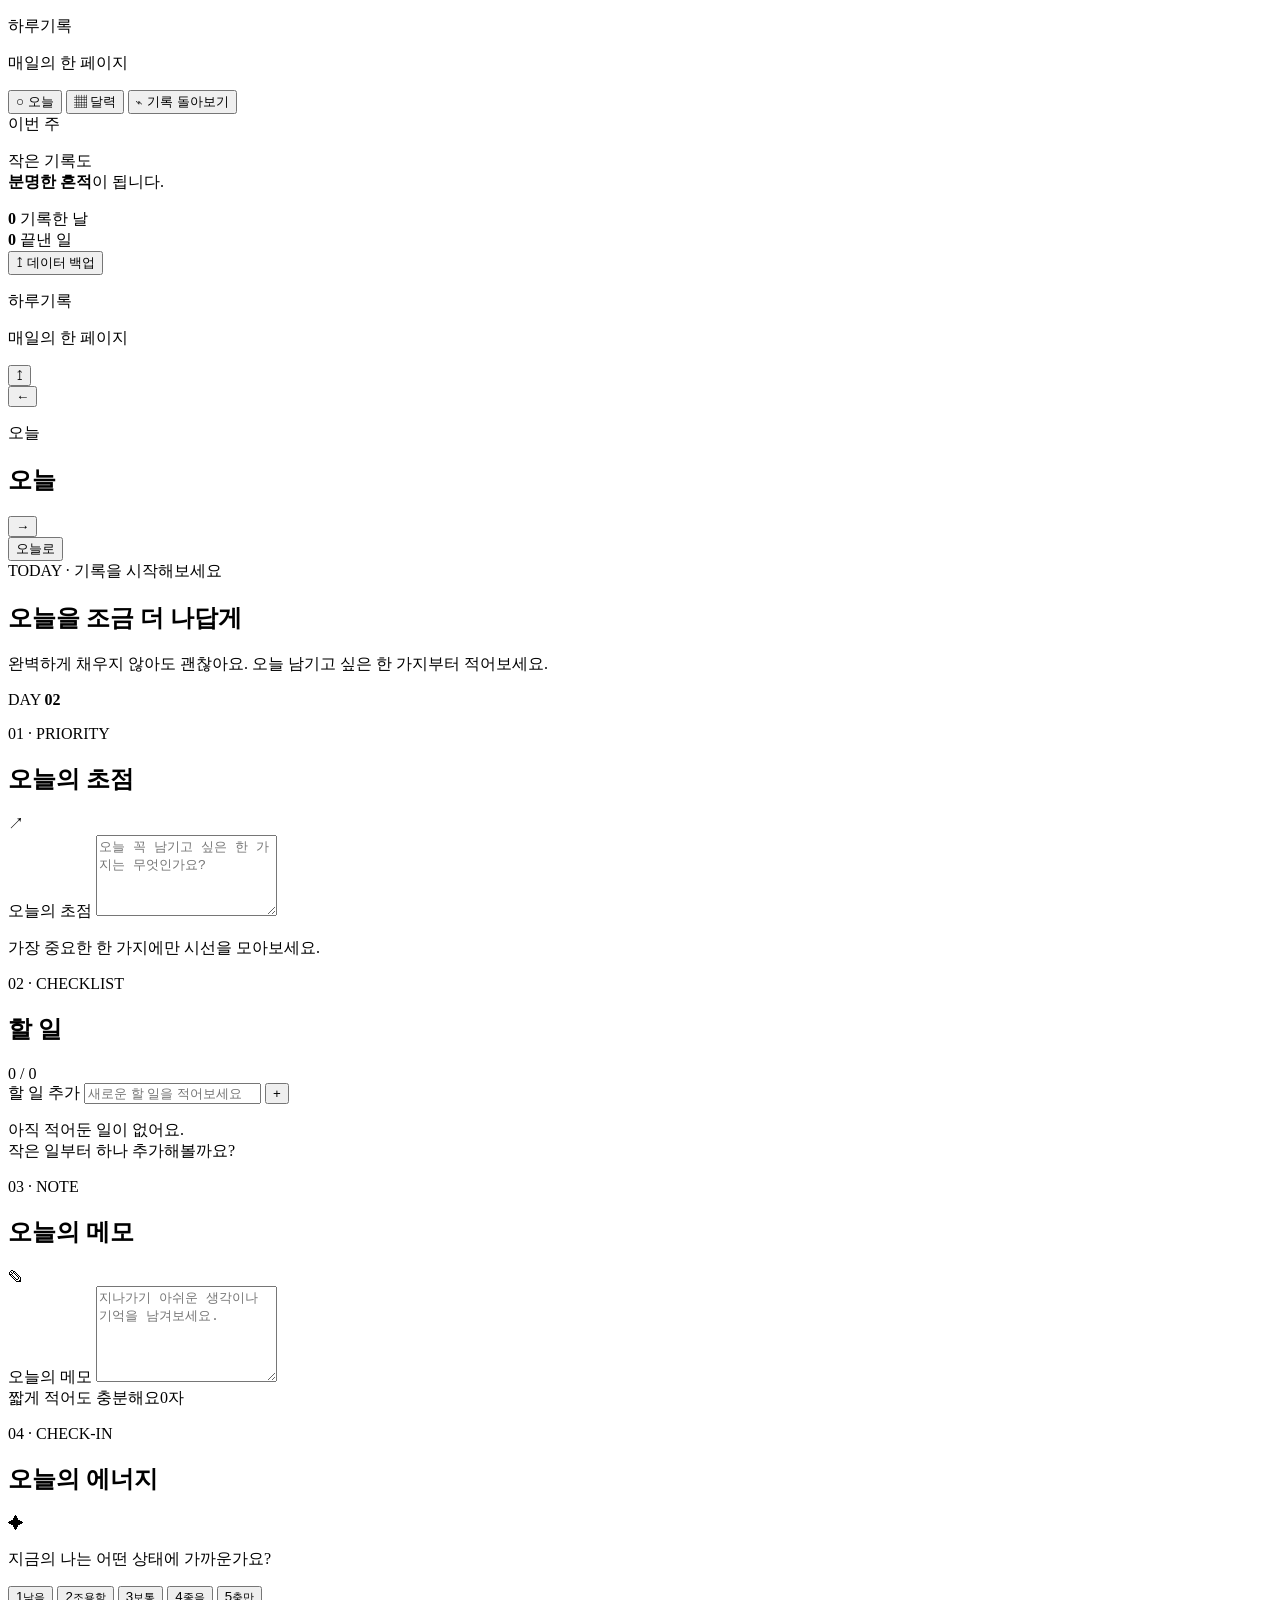
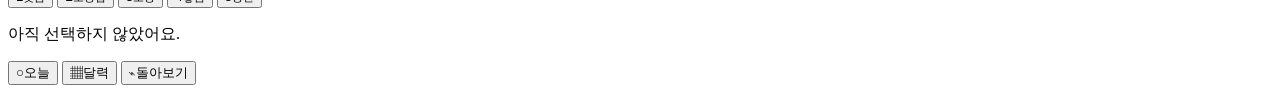
==== index.html @ fc93bd85 "Add index.html" ====
<!doctype html>
<html lang="ko">
  <head>
    <meta charset="UTF-8" />
    <meta name="viewport" content="width=device-width, initial-scale=1, viewport-fit=cover" />
    <meta name="theme-color" content="#f4f1eb" />
    <meta name="description" content="매일의 초점과 할 일, 메모를 한 페이지에 기록하는 나만의 플래너" />
    <meta name="apple-mobile-web-app-capable" content="yes" />
    <meta name="apple-mobile-web-app-status-bar-style" content="default" />
    <meta name="apple-mobile-web-app-title" content="하루기록" />
    <title>하루기록 · 매일의 플래너</title>
    <link rel="manifest" href="./manifest.webmanifest" />
    <link rel="icon" href="./icon.svg" type="image/svg+xml" />
    <link rel="apple-touch-icon" href="./icon.svg" />
    <link rel="stylesheet" href="./styles.css" />
  </head>
  <body>
    <div class="app-shell">
      <aside class="sidebar" aria-label="주요 메뉴">
        <div class="brand-lockup">
          <div class="brand-mark" aria-hidden="true"><span></span><span></span><span></span></div>
          <div>
            <p class="brand-name">하루기록</p>
            <p class="brand-caption">매일의 한 페이지</p>
          </div>
        </div>

        <nav class="primary-nav">
          <button class="nav-item is-active" type="button" data-view="today">
            <span class="nav-icon" aria-hidden="true">○</span>
            <span>오늘</span>
          </button>
          <button class="nav-item" type="button" data-view="calendar">
            <span class="nav-icon" aria-hidden="true">▦</span>
            <span>달력</span>
          </button>
          <button class="nav-item" type="button" data-view="insights">
            <span class="nav-icon" aria-hidden="true">⌁</span>
            <span>기록 돌아보기</span>
          </button>
        </nav>

        <div class="sidebar-note">
          <span class="eyebrow">이번 주</span>
          <p>작은 기록도<br /><strong>분명한 흔적</strong>이 됩니다.</p>
          <div class="week-summary" aria-label="이번 주 기록 요약">
            <div>
              <strong id="sidebarLoggedDays">0</strong>
              <span>기록한 날</span>
            </div>
            <div>
              <strong id="sidebarDoneTasks">0</strong>
              <span>끝낸 일</span>
            </div>
          </div>
        </div>

        <button class="backup-button" type="button" data-action="open-backup">
          <span aria-hidden="true">↥</span>
          <span>데이터 백업</span>
        </button>
      </aside>

      <main class="app-main">
        <header class="mobile-header">
          <div class="brand-lockup">
            <div class="brand-mark" aria-hidden="true"><span></span><span></span><span></span></div>
            <div>
              <p class="brand-name">하루기록</p>
              <p class="brand-caption">매일의 한 페이지</p>
            </div>
          </div>
          <button class="round-icon-button" type="button" data-action="open-backup" aria-label="데이터 백업 열기">↥</button>
        </header>

        <div class="page-content">
          <section id="todayView" class="view is-active" aria-labelledby="todayPageTitle">
            <div class="view-toolbar">
              <div class="date-switcher">
                <button class="icon-button" type="button" data-date-action="prev" aria-label="이전 날">←</button>
                <div class="date-heading">
                  <p id="todayWeekday" class="eyebrow">오늘</p>
                  <h1 id="todayDateLabel">오늘</h1>
                </div>
                <button class="icon-button" type="button" data-date-action="next" aria-label="다음 날">→</button>
              </div>
              <button class="today-button" type="button" data-date-action="today">오늘로</button>
            </div>

            <div class="today-hero">
              <div class="hero-copy">
                <div class="hero-kicker"><span class="live-dot"></span><span id="heroKicker">TODAY · 기록을 시작해보세요</span></div>
                <h2 id="todayPageTitle">오늘을 조금 더 나답게</h2>
                <p id="heroMessage">완벽하게 채우지 않아도 괜찮아요. 오늘 남기고 싶은 한 가지부터 적어보세요.</p>
              </div>
              <div class="hero-stamp" aria-hidden="true">
                <span>DAY</span>
                <strong id="heroDayNumber">02</strong>
              </div>
            </div>

            <div class="today-grid">
              <section class="planner-card focus-card">
                <div class="card-heading">
                  <div>
                    <p class="eyebrow">01 · PRIORITY</p>
                    <h2>오늘의 초점</h2>
                  </div>
                  <span class="card-symbol" aria-hidden="true">↗</span>
                </div>
                <label class="sr-only" for="focusInput">오늘의 초점</label>
                <textarea id="focusInput" class="focus-input" data-field="focus" rows="5" placeholder="오늘 꼭 남기고 싶은 한 가지는 무엇인가요?"></textarea>
                <p class="card-hint">가장 중요한 한 가지에만 시선을 모아보세요.</p>
              </section>

              <section class="planner-card tasks-card">
                <div class="card-heading">
                  <div>
                    <p class="eyebrow">02 · CHECKLIST</p>
                    <h2>할 일</h2>
                  </div>
                  <span id="taskProgress" class="progress-label">0 / 0</span>
                </div>
                <form id="taskForm" class="task-form">
                  <label class="sr-only" for="taskInput">할 일 추가</label>
                  <input id="taskInput" type="text" autocomplete="off" maxlength="120" placeholder="새로운 할 일을 적어보세요" />
                  <button type="submit" aria-label="할 일 추가">+</button>
                </form>
                <ul id="taskList" class="task-list" aria-live="polite"></ul>
                <p id="taskEmpty" class="empty-state">아직 적어둔 일이 없어요.<br />작은 일부터 하나 추가해볼까요?</p>
              </section>

              <section class="planner-card note-card">
                <div class="card-heading">
                  <div>
                    <p class="eyebrow">03 · NOTE</p>
                    <h2>오늘의 메모</h2>
                  </div>
                  <span class="card-symbol" aria-hidden="true">✎</span>
                </div>
                <label class="sr-only" for="noteInput">오늘의 메모</label>
                <textarea id="noteInput" data-field="note" rows="6" placeholder="지나가기 아쉬운 생각이나 기억을 남겨보세요."></textarea>
                <div class="note-footer"><span>짧게 적어도 충분해요</span><span id="noteCount">0자</span></div>
              </section>

              <section class="planner-card energy-card">
                <div class="card-heading">
                  <div>
                    <p class="eyebrow">04 · CHECK-IN</p>
                    <h2>오늘의 에너지</h2>
                  </div>
                  <span class="card-symbol" aria-hidden="true">✦</span>
                </div>
                <p class="energy-question">지금의 나는 어떤 상태에 가까운가요?</p>
                <div id="energyPicker" class="energy-picker" role="group" aria-label="오늘의 에너지 선택">
                  <button type="button" data-energy="1"><span>1</span><small>낮음</small></button>
                  <button type="button" data-energy="2"><span>2</span><small>조용함</small></button>
                  <button type="button" data-energy="3"><span>3</span><small>보통</small></button>
                  <button type="button" data-energy="4"><span>4</span><small>좋음</small></button>
                  <button type="button" data-energy="5"><span>5</span><small>충만</small></button>
                </div>
                <p id="energyFeedback" class="energy-feedback">아직 선택하지 않았어요.</p>
              </section>
            </div>
          </section>

          <section id="calendarView" class="view" aria-labelledby="calendarTitle" hidden>
            <div class="view-toolbar calendar-toolbar">
              <div>
                <p class="eyebrow">BROWSE YOUR DAYS</p>
                <h1 id="calendarTitle">달력</h1>
              </div>
              <div class="month-switcher">
                <button class="icon-button" type="button" data-month-action="prev" aria-label="이전 달">←</button>
                <h2 id="calendarMonthLabel">2026년 8월</h2>
                <button class="icon-button" type="button" data-month-action="next" aria-label="다음 달">→</button>
              </div>
            </div>

            <div class="calendar-layout">
              <section class="calendar-card">
                <div class="calendar-weekdays" aria-hidden="true">
                  <span>일</span><span>월</span><span>화</span><span>수</span><span>목</span><span>금</span><span>토</span>
                </div>
                <div id="calendarGrid" class="calendar-grid" role="grid" aria-label="월간 달력"></div>
                <div class="calendar-legend"><span><i class="legend-dot has-note"></i>기록 있음</span><span><i class="legend-dot is-complete"></i>할 일 완료</span></div>
              </section>
              <section class="selected-day-card">
                <p class="eyebrow">SELECTED DAY</p>
                <h2 id="selectedDayTitle">선택한 날</h2>
                <p id="selectedDaySummary" class="selected-day-summary">아직 기록이 없어요.</p>
                <button type="button" class="text-button" data-action="open-selected-day">이 날 기록 열기 <span>→</span></button>
                <div class="selected-day-rule"></div>
                <div class="selected-day-stat"><span>완료한 일</span><strong id="selectedDayDone">0</strong></div>
                <div class="selected-day-stat"><span>에너지</span><strong id="selectedDayEnergy">—</strong></div>
              </section>
            </div>
          </section>

          <section id="insightsView" class="view" aria-labelledby="insightsTitle" hidden>
            <div class="view-toolbar">
              <div>
                <p class="eyebrow">A QUIET LOOK BACK</p>
                <h1 id="insightsTitle">기록 돌아보기</h1>
              </div>
              <span class="date-range-label">최근 7일</span>
            </div>

            <div class="insights-hero">
              <div>
                <p class="eyebrow">YOUR RHYTHM</p>
                <h2 id="insightHeadline">나만의 속도로 잘 가고 있어요.</h2>
                <p id="insightSubline">기록이 쌓이면 나의 하루 리듬도 보이기 시작해요.</p>
              </div>
              <div class="insight-score"><strong id="insightScore">0</strong><span>일</span></div>
            </div>

            <div class="insights-grid">
              <section class="planner-card week-chart-card">
                <div class="card-heading">
                  <div><p class="eyebrow">LAST 7 DAYS</p><h2>이번 주 기록</h2></div>
                  <span id="weekChartCount" class="progress-label">0일</span>
                </div>
                <div id="weekChart" class="week-chart" aria-label="최근 7일 기록 현황"></div>
              </section>
              <section class="planner-card rhythm-card">
                <div class="card-heading">
                  <div><p class="eyebrow">AT A GLANCE</p><h2>한눈에 보기</h2></div>
                  <span class="card-symbol" aria-hidden="true">⊹</span>
                </div>
                <div class="metric-list">
                  <div class="metric-row"><span>기록한 날</span><strong id="metricLoggedDays">0일</strong></div>
                  <div class="metric-row"><span>끝낸 할 일</span><strong id="metricDoneTasks">0개</strong></div>
                  <div class="metric-row"><span>현재 연속 기록</span><strong id="metricStreak">0일</strong></div>
                </div>
                <p class="rhythm-caption">오늘의 한 줄도 기록으로 충분합니다.</p>
              </section>
            </div>
          </section>
        </div>
      </main>

      <nav class="mobile-nav" aria-label="모바일 메뉴">
        <button class="nav-item is-active" type="button" data-view="today"><span class="nav-icon" aria-hidden="true">○</span><span>오늘</span></button>
        <button class="nav-item" type="button" data-view="calendar"><span class="nav-icon" aria-hidden="true">▦</span><span>달력</span></button>
        <button class="nav-item" type="button" data-view="insights"><span class="nav-icon" aria-hidden="true">⌁</span><span>돌아보기</span></button>
      </nav>
    </div>

    <div id="backupModal" class="modal-backdrop" hidden>
      <div class="modal" role="dialog" aria-modal="true" aria-labelledby="backupTitle">
        <button class="modal-close" type="button" data-action="close-backup" aria-label="닫기">×</button>
        <p class="eyebrow">KEEP YOUR PAGES</p>
        <h2 id="backupTitle">기록 백업</h2>
        <p class="modal-copy">브라우저 기록은 이 기기에 저장돼요. 다른 기기에서 이어 쓰려면 파일로 내보내 옮겨주세요.</p>
        <div class="backup-actions">
          <button class="primary-button" type="button" data-action="export-data"><span>↓</span> 기록 내보내기</button>
          <button class="secondary-button" type="button" data-action="import-data"><span>↑</span> 기록 가져오기</button>
          <input id="importInput" type="file" accept="application/json,.json" hidden />
        </div>
        <p id="backupSummary" class="backup-summary"></p>
      </div>
    </div>

    <div id="toast" class="toast" role="status" aria-live="polite"></div>

    <noscript>
      <div class="noscript-message">하루기록을 사용하려면 브라우저에서 JavaScript를 켜주세요.</div>
    </noscript>

    <script src="./app.js" defer></script>
  </body>
</html>
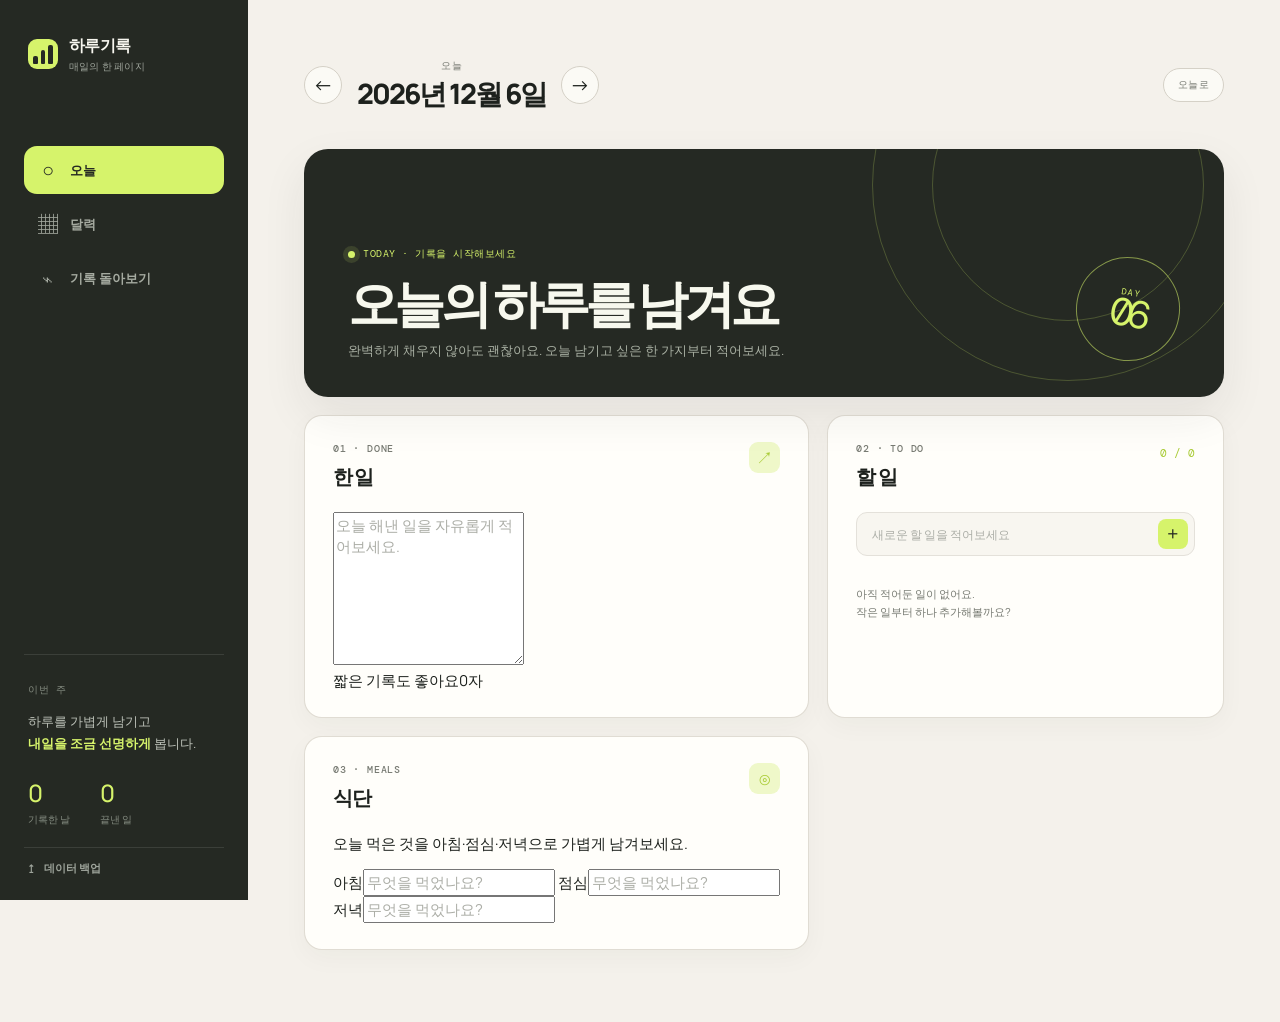
==== commit 9ecc8135: "Simplify daily planner to done todo meals" ====
--- a/index.html
+++ b/index.html
@@ -42,7 +42,7 @@
 
         <div class="sidebar-note">
           <span class="eyebrow">이번 주</span>
-          <p>작은 기록도<br /><strong>분명한 흔적</strong>이 됩니다.</p>
+          <p>하루를 가볍게 남기고<br /><strong>내일을 조금 선명하게</strong> 봅니다.</p>
           <div class="week-summary" aria-label="이번 주 기록 요약">
             <div>
               <strong id="sidebarLoggedDays">0</strong>
@@ -89,9 +89,9 @@
 
             <div class="today-hero">
               <div class="hero-copy">
-                <div class="hero-kicker"><span class="live-dot"></span><span id="heroKicker">TODAY · 기록을 시작해보세요</span></div>
-                <h2 id="todayPageTitle">오늘을 조금 더 나답게</h2>
-                <p id="heroMessage">완벽하게 채우지 않아도 괜찮아요. 오늘 남기고 싶은 한 가지부터 적어보세요.</p>
+                <div class="hero-kicker"><span class="live-dot"></span><span id="heroKicker">TODAY · 오늘을 남겨보세요</span></div>
+                <h2 id="todayPageTitle">오늘의 하루를 남겨요</h2>
+                <p id="heroMessage">한 일, 할 일, 먹은 것만 간단하게 적어도 충분해요.</p>
               </div>
               <div class="hero-stamp" aria-hidden="true">
                 <span>DAY</span>
@@ -100,23 +100,23 @@
             </div>
 
             <div class="today-grid">
-              <section class="planner-card focus-card">
+              <section class="planner-card done-card">
                 <div class="card-heading">
                   <div>
-                    <p class="eyebrow">01 · PRIORITY</p>
-                    <h2>오늘의 초점</h2>
+                    <p class="eyebrow">01 · DONE</p>
+                    <h2>한 일</h2>
                   </div>
                   <span class="card-symbol" aria-hidden="true">↗</span>
                 </div>
-                <label class="sr-only" for="focusInput">오늘의 초점</label>
-                <textarea id="focusInput" class="focus-input" data-field="focus" rows="5" placeholder="오늘 꼭 남기고 싶은 한 가지는 무엇인가요?"></textarea>
-                <p class="card-hint">가장 중요한 한 가지에만 시선을 모아보세요.</p>
+                <label class="sr-only" for="doneInput">오늘 한 일</label>
+                <textarea id="doneInput" class="done-input" data-field="done" rows="7" placeholder="오늘 해낸 일을 자유롭게 적어보세요."></textarea>
+                <div class="done-footer"><span>짧은 기록도 좋아요</span><span id="doneCount">0자</span></div>
               </section>
 
               <section class="planner-card tasks-card">
                 <div class="card-heading">
                   <div>
-                    <p class="eyebrow">02 · CHECKLIST</p>
+                    <p class="eyebrow">02 · TO DO</p>
                     <h2>할 일</h2>
                   </div>
                   <span id="taskProgress" class="progress-label">0 / 0</span>
@@ -130,36 +130,20 @@
                 <p id="taskEmpty" class="empty-state">아직 적어둔 일이 없어요.<br />작은 일부터 하나 추가해볼까요?</p>
               </section>
 
-              <section class="planner-card note-card">
+              <section class="planner-card meals-card">
                 <div class="card-heading">
                   <div>
-                    <p class="eyebrow">03 · NOTE</p>
-                    <h2>오늘의 메모</h2>
+                    <p class="eyebrow">03 · MEALS</p>
+                    <h2>식단</h2>
                   </div>
-                  <span class="card-symbol" aria-hidden="true">✎</span>
-                </div>
-                <label class="sr-only" for="noteInput">오늘의 메모</label>
-                <textarea id="noteInput" data-field="note" rows="6" placeholder="지나가기 아쉬운 생각이나 기억을 남겨보세요."></textarea>
-                <div class="note-footer"><span>짧게 적어도 충분해요</span><span id="noteCount">0자</span></div>
-              </section>
-
-              <section class="planner-card energy-card">
-                <div class="card-heading">
-                  <div>
-                    <p class="eyebrow">04 · CHECK-IN</p>
-                    <h2>오늘의 에너지</h2>
-                  </div>
-                  <span class="card-symbol" aria-hidden="true">✦</span>
-                </div>
-                <p class="energy-question">지금의 나는 어떤 상태에 가까운가요?</p>
-                <div id="energyPicker" class="energy-picker" role="group" aria-label="오늘의 에너지 선택">
-                  <button type="button" data-energy="1"><span>1</span><small>낮음</small></button>
-                  <button type="button" data-energy="2"><span>2</span><small>조용함</small></button>
-                  <button type="button" data-energy="3"><span>3</span><small>보통</small></button>
-                  <button type="button" data-energy="4"><span>4</span><small>좋음</small></button>
-                  <button type="button" data-energy="5"><span>5</span><small>충만</small></button>
-                </div>
-                <p id="energyFeedback" class="energy-feedback">아직 선택하지 않았어요.</p>
+                  <span class="card-symbol" aria-hidden="true">⊙</span>
+                </div>
+                <p class="meal-intro">오늘 먹은 것을 아침·점심·저녁으로 가볍게 남겨보세요.</p>
+                <div class="meal-list">
+                  <label class="meal-row" for="breakfastInput"><span>아침</span><input id="breakfastInput" data-field="meal-breakfast" type="text" maxlength="120" placeholder="무엇을 먹었나요?" /></label>
+                  <label class="meal-row" for="lunchInput"><span>점심</span><input id="lunchInput" data-field="meal-lunch" type="text" maxlength="120" placeholder="무엇을 먹었나요?" /></label>
+                  <label class="meal-row" for="dinnerInput"><span>저녁</span><input id="dinnerInput" data-field="meal-dinner" type="text" maxlength="120" placeholder="무엇을 먹었나요?" /></label>
+                </div>
               </section>
             </div>
           </section>
--- a/styles.css
+++ b/styles.css
@@ -0,0 +1,1609 @@
+@import url("https://fonts.googleapis.com/css2?family=DM+Mono:wght@400;500&family=Manrope:wght@400;500;600;700;800&display=swap");
+
+:root {
+  color-scheme: light;
+  --ink: #1d211d;
+  --muted: #777a72;
+  --muted-dark: #a5aaa0;
+  --line: #e4e1da;
+  --line-strong: #d5d1c7;
+  --paper: #f4f1eb;
+  --card: #fffefa;
+  --card-soft: #f8f6f0;
+  --navy: #252923;
+  --navy-soft: #30362e;
+  --accent: #d6f36b;
+  --accent-deep: #a9cb36;
+  --accent-wash: #eff8c9;
+  --coral: #ec8468;
+  --shadow: 0 18px 45px rgba(40, 43, 34, 0.08);
+  --radius-lg: 24px;
+  --radius-md: 18px;
+  --radius-sm: 12px;
+  --font-body: "Manrope", "Pretendard", "Apple SD Gothic Neo", "Noto Sans KR", sans-serif;
+  --font-mono: "DM Mono", "SFMono-Regular", monospace;
+}
+
+* {
+  box-sizing: border-box;
+}
+
+html {
+  min-width: 320px;
+  background: var(--paper);
+  -webkit-text-size-adjust: 100%;
+}
+
+body {
+  margin: 0;
+  min-width: 320px;
+  min-height: 100vh;
+  color: var(--ink);
+  background: var(--paper);
+  font-family: var(--font-body);
+  font-size: 15px;
+  -webkit-font-smoothing: antialiased;
+}
+
+button,
+input,
+textarea {
+  font: inherit;
+}
+
+button {
+  border: 0;
+  cursor: pointer;
+}
+
+button:focus-visible,
+input:focus-visible,
+textarea:focus-visible {
+  outline: 3px solid rgba(169, 203, 54, 0.5);
+  outline-offset: 2px;
+}
+
+textarea,
+input {
+  color: var(--ink);
+}
+
+textarea::placeholder,
+input::placeholder {
+  color: #acaea7;
+  opacity: 1;
+}
+
+.app-shell {
+  display: flex;
+  min-height: 100vh;
+}
+
+.sidebar {
+  position: fixed;
+  z-index: 5;
+  top: 0;
+  bottom: 0;
+  left: 0;
+  display: flex;
+  width: 248px;
+  flex-direction: column;
+  padding: 34px 24px 24px;
+  color: #f7f6ef;
+  background: var(--navy);
+}
+
+.brand-lockup {
+  display: flex;
+  align-items: center;
+  gap: 11px;
+}
+
+.brand-mark {
+  position: relative;
+  display: grid;
+  width: 30px;
+  height: 30px;
+  grid-template-columns: repeat(3, 1fr);
+  gap: 3px;
+  align-items: end;
+  padding: 5px;
+  overflow: hidden;
+  border-radius: 9px;
+  background: var(--accent);
+}
+
+.brand-mark span {
+  display: block;
+  border-radius: 2px 2px 1px 1px;
+  background: var(--navy);
+}
+
+.brand-mark span:nth-child(1) {
+  height: 8px;
+}
+
+.brand-mark span:nth-child(2) {
+  height: 14px;
+}
+
+.brand-mark span:nth-child(3) {
+  height: 19px;
+}
+
+.brand-name,
+.brand-caption {
+  margin: 0;
+}
+
+.brand-name {
+  font-size: 16px;
+  font-weight: 800;
+  letter-spacing: -0.04em;
+}
+
+.brand-caption {
+  margin-top: 2px;
+  color: #9ea49b;
+  font-size: 10px;
+  letter-spacing: 0.02em;
+}
+
+.sidebar .brand-lockup {
+  padding: 0 4px;
+}
+
+.primary-nav {
+  display: grid;
+  gap: 6px;
+  margin-top: 72px;
+}
+
+.nav-item {
+  display: flex;
+  align-items: center;
+  gap: 12px;
+  min-height: 48px;
+  padding: 0 14px;
+  color: #a5aaa0;
+  border-radius: 13px;
+  background: transparent;
+  font-size: 13px;
+  font-weight: 700;
+  text-align: left;
+  transition: color 160ms ease, background 160ms ease, transform 160ms ease;
+}
+
+.nav-item:hover {
+  color: #f5f4ec;
+  background: var(--navy-soft);
+}
+
+.nav-item:active {
+  transform: translateY(1px);
+}
+
+.nav-item.is-active {
+  color: var(--navy);
+  background: var(--accent);
+}
+
+.nav-icon {
+  display: grid;
+  width: 20px;
+  height: 20px;
+  place-items: center;
+  font-size: 20px;
+  font-weight: 400;
+  line-height: 1;
+}
+
+.sidebar-note {
+  margin-top: auto;
+  padding: 22px 4px 20px;
+  border-top: 1px solid rgba(255, 255, 255, 0.1);
+}
+
+.sidebar-note p {
+  margin: 13px 0 22px;
+  color: #bdc2b9;
+  font-size: 13px;
+  line-height: 1.65;
+}
+
+.sidebar-note strong {
+  color: var(--accent);
+  font-weight: 700;
+}
+
+.eyebrow {
+  margin: 0;
+  color: var(--muted);
+  font-family: var(--font-mono);
+  font-size: 10px;
+  font-weight: 500;
+  letter-spacing: 0.08em;
+  line-height: 1.4;
+  text-transform: uppercase;
+}
+
+.sidebar .eyebrow {
+  color: #858c81;
+}
+
+.week-summary {
+  display: flex;
+  gap: 30px;
+}
+
+.week-summary div {
+  display: grid;
+  gap: 3px;
+}
+
+.week-summary strong {
+  font-size: 24px;
+  font-weight: 500;
+  letter-spacing: -0.08em;
+}
+
+.week-summary span {
+  color: #858c81;
+  font-size: 10px;
+}
+
+.backup-button {
+  display: flex;
+  align-items: center;
+  gap: 10px;
+  width: 100%;
+  padding: 12px 4px 0;
+  color: #9ea49b;
+  background: transparent;
+  border-top: 1px solid rgba(255, 255, 255, 0.1);
+  font-size: 11px;
+  font-weight: 700;
+  text-align: left;
+}
+
+.backup-button:hover {
+  color: var(--accent);
+}
+
+.app-main {
+  width: calc(100% - 248px);
+  min-width: 0;
+  min-height: 100vh;
+  margin-left: 248px;
+}
+
+.mobile-header {
+  display: none;
+}
+
+.page-content {
+  width: min(1120px, calc(100% - 112px));
+  margin: 0 auto;
+  padding: 56px 0 72px;
+}
+
+.view[hidden] {
+  display: none;
+}
+
+.view-toolbar {
+  display: flex;
+  align-items: center;
+  justify-content: space-between;
+  min-height: 58px;
+  margin-bottom: 35px;
+}
+
+.date-switcher,
+.month-switcher {
+  display: flex;
+  align-items: center;
+  gap: 15px;
+}
+
+.date-heading {
+  min-width: 175px;
+  text-align: center;
+}
+
+.date-heading h1,
+.view-toolbar h1 {
+  margin: 4px 0 0;
+  font-size: 28px;
+  font-weight: 800;
+  letter-spacing: -0.07em;
+  line-height: 1.2;
+}
+
+.icon-button,
+.round-icon-button {
+  display: grid;
+  flex: 0 0 auto;
+  width: 38px;
+  height: 38px;
+  place-items: center;
+  color: var(--ink);
+  border: 1px solid var(--line-strong);
+  border-radius: 50%;
+  background: rgba(255, 254, 250, 0.7);
+  font-size: 20px;
+  line-height: 1;
+  transition: border-color 160ms ease, background 160ms ease, transform 160ms ease;
+}
+
+.icon-button:hover,
+.round-icon-button:hover {
+  border-color: var(--ink);
+  background: var(--card);
+}
+
+.icon-button:active,
+.round-icon-button:active {
+  transform: scale(0.94);
+}
+
+.today-button,
+.date-range-label {
+  padding: 9px 14px;
+  color: var(--muted);
+  border: 1px solid var(--line-strong);
+  border-radius: 99px;
+  background: rgba(255, 254, 250, 0.7);
+  font-family: var(--font-mono);
+  font-size: 10px;
+  font-weight: 500;
+  letter-spacing: 0.04em;
+}
+
+.today-button:hover {
+  color: var(--ink);
+  border-color: var(--ink);
+}
+
+.today-hero {
+  position: relative;
+  display: flex;
+  min-height: 248px;
+  align-items: flex-end;
+  justify-content: space-between;
+  padding: 36px 44px;
+  overflow: hidden;
+  color: #f7f8ee;
+  border-radius: var(--radius-lg);
+  background: var(--navy);
+  box-shadow: var(--shadow);
+}
+
+.today-hero::before,
+.today-hero::after {
+  position: absolute;
+  display: block;
+  border: 1px solid rgba(214, 243, 107, 0.22);
+  border-radius: 50%;
+  content: "";
+  pointer-events: none;
+}
+
+.today-hero::before {
+  top: -160px;
+  right: -40px;
+  width: 390px;
+  height: 390px;
+}
+
+.today-hero::after {
+  top: -100px;
+  right: 20px;
+  width: 270px;
+  height: 270px;
+}
+
+.hero-copy,
+.hero-stamp {
+  position: relative;
+  z-index: 1;
+}
+
+.hero-kicker {
+  display: flex;
+  align-items: center;
+  gap: 8px;
+  color: var(--accent);
+  font-family: var(--font-mono);
+  font-size: 10px;
+  letter-spacing: 0.05em;
+}
+
+.live-dot {
+  width: 7px;
+  height: 7px;
+  border-radius: 50%;
+  background: var(--accent);
+  box-shadow: 0 0 0 5px rgba(214, 243, 107, 0.12);
+}
+
+.today-hero h2 {
+  max-width: 500px;
+  margin: 15px 0 10px;
+  font-size: clamp(34px, 4vw, 54px);
+  font-weight: 800;
+  letter-spacing: -0.09em;
+  line-height: 1.03;
+}
+
+.today-hero p:not(.eyebrow) {
+  max-width: 460px;
+  margin: 0;
+  color: #aab1a4;
+  font-size: 13px;
+  line-height: 1.7;
+}
+
+.hero-stamp {
+  display: grid;
+  width: 104px;
+  height: 104px;
+  place-content: center;
+  border: 1px solid rgba(214, 243, 107, 0.55);
+  border-radius: 50%;
+  color: var(--accent);
+  transform: rotate(10deg);
+}
+
+.hero-stamp span {
+  margin-bottom: -5px;
+  font-family: var(--font-mono);
+  font-size: 9px;
+  letter-spacing: 0.15em;
+  text-align: center;
+}
+
+.hero-stamp strong {
+  font-family: var(--font-mono);
+  font-size: 39px;
+  font-weight: 400;
+  letter-spacing: -0.15em;
+  line-height: 1;
+  text-align: center;
+}
+
+.today-grid {
+  display: grid;
+  grid-template-columns: minmax(0, 1.12fr) minmax(0, 0.88fr);
+  gap: 18px;
+  margin-top: 18px;
+}
+
+.planner-card {
+  min-width: 0;
+  padding: 26px 28px;
+  border: 1px solid rgba(214, 209, 198, 0.75);
+  border-radius: var(--radius-md);
+  background: var(--card);
+  box-shadow: 0 8px 26px rgba(40, 43, 34, 0.035);
+}
+
+.focus-card,
+.tasks-card {
+  min-height: 286px;
+}
+
+.note-card,
+.energy-card {
+  min-height: 250px;
+}
+
+.card-heading {
+  display: flex;
+  align-items: flex-start;
+  justify-content: space-between;
+  gap: 12px;
+  margin-bottom: 21px;
+}
+
+.card-heading h2 {
+  margin: 7px 0 0;
+  font-size: 20px;
+  font-weight: 800;
+  letter-spacing: -0.065em;
+}
+
+.card-symbol {
+  display: grid;
+  width: 31px;
+  height: 31px;
+  place-items: center;
+  color: var(--accent-deep);
+  border-radius: 9px;
+  background: var(--accent-wash);
+  font-size: 17px;
+}
+
+.progress-label {
+  padding-top: 4px;
+  color: var(--accent-deep);
+  font-family: var(--font-mono);
+  font-size: 11px;
+}
+
+.focus-input,
+.note-card textarea {
+  display: block;
+  width: 100%;
+  resize: none;
+  border: 0;
+  outline: 0;
+  background: transparent;
+  font-size: 17px;
+  font-weight: 600;
+  letter-spacing: -0.045em;
+  line-height: 1.7;
+}
+
+.focus-input {
+  min-height: 142px;
+}
+
+.card-hint,
+.note-footer,
+.energy-question,
+.energy-feedback,
+.rhythm-caption {
+  color: var(--muted);
+  font-size: 11px;
+  line-height: 1.5;
+}
+
+.card-hint {
+  margin: 9px 0 0;
+}
+
+.task-form {
+  display: flex;
+  align-items: center;
+  gap: 9px;
+  min-height: 44px;
+  padding: 0 6px 0 13px;
+  border: 1px solid var(--line);
+  border-radius: 11px;
+  background: var(--card-soft);
+}
+
+.task-form:focus-within {
+  border-color: var(--accent-deep);
+  box-shadow: 0 0 0 3px rgba(169, 203, 54, 0.12);
+}
+
+.task-form input {
+  min-width: 0;
+  flex: 1;
+  border: 0;
+  outline: 0;
+  background: transparent;
+  font-size: 12px;
+}
+
+.task-form button {
+  display: grid;
+  width: 30px;
+  height: 30px;
+  flex: 0 0 auto;
+  place-items: center;
+  color: var(--navy);
+  border-radius: 8px;
+  background: var(--accent);
+  font-size: 20px;
+  line-height: 1;
+}
+
+.task-form button:hover {
+  background: #c5e458;
+}
+
+.task-list {
+  display: grid;
+  gap: 1px;
+  max-height: 164px;
+  margin: 12px 0 0;
+  padding: 0;
+  overflow: auto;
+  list-style: none;
+}
+
+.task-item {
+  display: flex;
+  align-items: center;
+  gap: 10px;
+  min-height: 39px;
+  padding: 3px 0;
+}
+
+.task-check {
+  display: grid;
+  width: 20px;
+  height: 20px;
+  flex: 0 0 auto;
+  place-items: center;
+  border: 1px solid #c8cbc1;
+  border-radius: 6px;
+  background: transparent;
+  transition: border-color 160ms ease, background 160ms ease;
+}
+
+.task-check:hover {
+  border-color: var(--accent-deep);
+}
+
+.task-check.is-done {
+  border-color: var(--accent);
+  background: var(--accent);
+}
+
+.task-check span {
+  display: none;
+  color: var(--navy);
+  font-size: 13px;
+  font-weight: 800;
+}
+
+.task-check.is-done span {
+  display: block;
+}
+
+.task-text {
+  min-width: 0;
+  flex: 1;
+  overflow: hidden;
+  color: #4f534c;
+  font-size: 12px;
+  text-overflow: ellipsis;
+  white-space: nowrap;
+}
+
+.task-item.is-done .task-text {
+  color: #a5a89f;
+  text-decoration: line-through;
+  text-decoration-color: #bec2b7;
+}
+
+.task-delete {
+  display: grid;
+  width: 24px;
+  height: 24px;
+  flex: 0 0 auto;
+  place-items: center;
+  color: #b6b9b0;
+  border-radius: 50%;
+  background: transparent;
+  font-size: 16px;
+  opacity: 0;
+  transition: opacity 160ms ease, color 160ms ease;
+}
+
+.task-item:hover .task-delete,
+.task-delete:focus-visible {
+  opacity: 1;
+}
+
+.task-delete:hover {
+  color: var(--coral);
+}
+
+.empty-state {
+  margin: 17px 0 0;
+  color: var(--muted);
+  font-size: 11px;
+  line-height: 1.65;
+}
+
+.note-card textarea {
+  min-height: 151px;
+  font-size: 14px;
+  font-weight: 500;
+}
+
+.note-footer {
+  display: flex;
+  justify-content: space-between;
+  margin-top: 2px;
+  padding-top: 12px;
+  border-top: 1px solid var(--line);
+  font-family: var(--font-mono);
+  font-size: 9px;
+}
+
+.energy-question {
+  margin: 0 0 22px;
+}
+
+.energy-picker {
+  display: grid;
+  grid-template-columns: repeat(5, 1fr);
+  gap: 7px;
+}
+
+.energy-picker button {
+  display: grid;
+  min-height: 59px;
+  place-content: center;
+  gap: 3px;
+  color: #a2a69e;
+  border: 1px solid var(--line);
+  border-radius: 10px;
+  background: var(--card-soft);
+  transition: color 160ms ease, border-color 160ms ease, background 160ms ease, transform 160ms ease;
+}
+
+.energy-picker button:hover {
+  color: var(--ink);
+  border-color: var(--accent-deep);
+}
+
+.energy-picker button.is-selected {
+  color: var(--navy);
+  border-color: var(--accent);
+  background: var(--accent);
+  transform: translateY(-3px);
+}
+
+.energy-picker span {
+  font-family: var(--font-mono);
+  font-size: 15px;
+}
+
+.energy-picker small {
+  font-size: 9px;
+}
+
+.energy-feedback {
+  min-height: 18px;
+  margin: 18px 0 0;
+}
+
+.calendar-toolbar {
+  align-items: flex-end;
+}
+
+.month-switcher {
+  gap: 13px;
+}
+
+.month-switcher h2 {
+  min-width: 125px;
+  margin: 0;
+  font-size: 16px;
+  font-weight: 800;
+  letter-spacing: -0.06em;
+  text-align: center;
+}
+
+.calendar-layout {
+  display: grid;
+  grid-template-columns: minmax(0, 1fr) 280px;
+  gap: 18px;
+}
+
+.calendar-card,
+.selected-day-card,
+.insights-hero {
+  border: 1px solid rgba(214, 209, 198, 0.75);
+  border-radius: var(--radius-md);
+  background: var(--card);
+  box-shadow: 0 8px 26px rgba(40, 43, 34, 0.035);
+}
+
+.calendar-card {
+  padding: 25px 28px 21px;
+}
+
+.calendar-weekdays,
+.calendar-grid {
+  display: grid;
+  grid-template-columns: repeat(7, minmax(0, 1fr));
+}
+
+.calendar-weekdays {
+  padding-bottom: 11px;
+  color: var(--muted);
+  font-family: var(--font-mono);
+  font-size: 10px;
+  text-align: center;
+}
+
+.calendar-weekdays span:first-child {
+  color: var(--coral);
+}
+
+.calendar-grid {
+  grid-auto-rows: minmax(63px, 1fr);
+  border-top: 1px solid var(--line);
+  border-left: 1px solid var(--line);
+}
+
+.calendar-day {
+  position: relative;
+  display: flex;
+  min-height: 63px;
+  flex-direction: column;
+  align-items: flex-start;
+  justify-content: space-between;
+  padding: 9px 10px 8px;
+  color: var(--ink);
+  border-right: 1px solid var(--line);
+  border-bottom: 1px solid var(--line);
+  background: transparent;
+  text-align: left;
+  transition: background 160ms ease;
+}
+
+.calendar-day:hover {
+  background: var(--accent-wash);
+}
+
+.calendar-day.is-outside {
+  color: #c4c5bf;
+}
+
+.calendar-day.is-today .day-number {
+  display: grid;
+  width: 25px;
+  height: 25px;
+  place-items: center;
+  margin: -4px 0 0 -4px;
+  color: var(--navy);
+  border-radius: 50%;
+  background: var(--accent);
+}
+
+.calendar-day.is-selected:not(.is-today) {
+  box-shadow: inset 0 0 0 2px var(--accent-deep);
+}
+
+.day-number {
+  font-family: var(--font-mono);
+  font-size: 11px;
+}
+
+.day-markers {
+  display: flex;
+  gap: 4px;
+  min-height: 6px;
+}
+
+.day-markers i,
+.legend-dot {
+  display: block;
+  width: 6px;
+  height: 6px;
+  border-radius: 50%;
+  background: var(--line-strong);
+}
+
+.day-markers .has-note,
+.legend-dot.has-note {
+  background: var(--accent-deep);
+}
+
+.day-markers .is-complete,
+.legend-dot.is-complete {
+  background: var(--coral);
+}
+
+.calendar-legend {
+  display: flex;
+  justify-content: flex-end;
+  gap: 16px;
+  margin-top: 17px;
+  color: var(--muted);
+  font-family: var(--font-mono);
+  font-size: 9px;
+}
+
+.calendar-legend span {
+  display: flex;
+  align-items: center;
+  gap: 5px;
+}
+
+.selected-day-card {
+  align-self: start;
+  min-height: 315px;
+  padding: 28px;
+}
+
+.selected-day-card h2 {
+  margin: 10px 0 14px;
+  font-size: 24px;
+  font-weight: 800;
+  letter-spacing: -0.08em;
+}
+
+.selected-day-summary {
+  min-height: 46px;
+  margin: 0;
+  color: var(--muted);
+  font-size: 12px;
+  line-height: 1.7;
+}
+
+.text-button {
+  display: inline-flex;
+  align-items: center;
+  gap: 8px;
+  margin-top: 19px;
+  padding: 0;
+  color: var(--ink);
+  background: transparent;
+  font-size: 11px;
+  font-weight: 800;
+}
+
+.text-button span {
+  color: var(--accent-deep);
+  font-size: 17px;
+  transition: transform 160ms ease;
+}
+
+.text-button:hover span {
+  transform: translateX(4px);
+}
+
+.selected-day-rule {
+  margin: 29px 0 14px;
+  border-top: 1px solid var(--line);
+}
+
+.selected-day-stat {
+  display: flex;
+  align-items: center;
+  justify-content: space-between;
+  padding: 8px 0;
+  color: var(--muted);
+  font-family: var(--font-mono);
+  font-size: 10px;
+}
+
+.selected-day-stat strong {
+  color: var(--ink);
+  font-size: 14px;
+  font-weight: 500;
+}
+
+.insights-hero {
+  display: flex;
+  min-height: 205px;
+  align-items: flex-end;
+  justify-content: space-between;
+  padding: 30px 35px;
+  color: #f7f8ee;
+  background: var(--navy);
+  overflow: hidden;
+}
+
+.insights-hero h2 {
+  margin: 13px 0 8px;
+  font-size: clamp(25px, 3vw, 37px);
+  font-weight: 800;
+  letter-spacing: -0.08em;
+}
+
+.insights-hero .eyebrow {
+  color: var(--accent);
+}
+
+.insights-hero p:not(.eyebrow) {
+  margin: 0;
+  color: #aab1a4;
+  font-size: 12px;
+}
+
+.insight-score {
+  display: flex;
+  align-items: baseline;
+  gap: 7px;
+  color: var(--accent);
+}
+
+.insight-score strong {
+  font-family: var(--font-mono);
+  font-size: 76px;
+  font-weight: 400;
+  letter-spacing: -0.15em;
+  line-height: 0.85;
+}
+
+.insight-score span {
+  font-size: 12px;
+}
+
+.insights-grid {
+  display: grid;
+  grid-template-columns: minmax(0, 1.12fr) minmax(0, 0.88fr);
+  gap: 18px;
+  margin-top: 18px;
+}
+
+.week-chart-card,
+.rhythm-card {
+  min-height: 255px;
+}
+
+.week-chart {
+  display: grid;
+  height: 154px;
+  grid-template-columns: repeat(7, minmax(0, 1fr));
+  align-items: end;
+  gap: 12px;
+  padding-top: 15px;
+  border-bottom: 1px solid var(--line);
+}
+
+.week-bar-group {
+  display: grid;
+  height: 100%;
+  grid-template-rows: 1fr auto;
+  align-items: end;
+  gap: 9px;
+  min-width: 0;
+  text-align: center;
+}
+
+.week-bar-track {
+  display: flex;
+  width: 100%;
+  height: 100%;
+  align-items: flex-end;
+  justify-content: center;
+}
+
+.week-bar {
+  display: block;
+  width: min(26px, 72%);
+  min-height: 6px;
+  border-radius: 7px 7px 2px 2px;
+  background: #e3e5dc;
+  transition: height 260ms ease, background 160ms ease;
+}
+
+.week-bar.has-entry {
+  background: var(--accent-deep);
+}
+
+.week-bar.is-today {
+  background: var(--navy);
+}
+
+.week-bar-label {
+  color: var(--muted);
+  font-family: var(--font-mono);
+  font-size: 9px;
+}
+
+.week-bar-label.is-today {
+  color: var(--ink);
+  font-weight: 700;
+}
+
+.metric-list {
+  display: grid;
+  margin-top: 3px;
+  border-top: 1px solid var(--line);
+}
+
+.metric-row {
+  display: flex;
+  align-items: center;
+  justify-content: space-between;
+  min-height: 43px;
+  border-bottom: 1px solid var(--line);
+  color: var(--muted);
+  font-size: 11px;
+}
+
+.metric-row strong {
+  color: var(--ink);
+  font-family: var(--font-mono);
+  font-size: 12px;
+  font-weight: 500;
+}
+
+.rhythm-caption {
+  margin: 18px 0 0;
+}
+
+.modal-backdrop {
+  position: fixed;
+  z-index: 20;
+  inset: 0;
+  display: grid;
+  place-items: center;
+  padding: 20px;
+  background: rgba(29, 33, 29, 0.42);
+  backdrop-filter: blur(7px);
+}
+
+.modal-backdrop[hidden] {
+  display: none;
+}
+
+.modal {
+  position: relative;
+  width: min(100%, 430px);
+  padding: 34px;
+  border-radius: var(--radius-lg);
+  background: var(--card);
+  box-shadow: 0 25px 70px rgba(21, 25, 19, 0.25);
+}
+
+.modal h2 {
+  margin: 10px 0 11px;
+  font-size: 28px;
+  font-weight: 800;
+  letter-spacing: -0.08em;
+}
+
+.modal-copy {
+  margin: 0;
+  color: var(--muted);
+  font-size: 12px;
+  line-height: 1.75;
+}
+
+.modal-close {
+  position: absolute;
+  top: 17px;
+  right: 18px;
+  display: grid;
+  width: 32px;
+  height: 32px;
+  place-items: center;
+  color: var(--muted);
+  border-radius: 50%;
+  background: var(--card-soft);
+  font-size: 20px;
+}
+
+.modal-close:hover {
+  color: var(--ink);
+}
+
+.backup-actions {
+  display: grid;
+  gap: 9px;
+  margin-top: 25px;
+}
+
+.primary-button,
+.secondary-button {
+  display: flex;
+  align-items: center;
+  justify-content: center;
+  gap: 9px;
+  min-height: 46px;
+  border-radius: 11px;
+  font-size: 12px;
+  font-weight: 800;
+}
+
+.primary-button {
+  color: var(--navy);
+  background: var(--accent);
+}
+
+.primary-button:hover {
+  background: #c5e458;
+}
+
+.secondary-button {
+  color: var(--ink);
+  border: 1px solid var(--line-strong);
+  background: transparent;
+}
+
+.secondary-button:hover {
+  border-color: var(--ink);
+}
+
+.backup-summary {
+  min-height: 16px;
+  margin: 16px 0 0;
+  color: var(--muted);
+  font-family: var(--font-mono);
+  font-size: 9px;
+  text-align: center;
+}
+
+.toast {
+  position: fixed;
+  z-index: 30;
+  right: 24px;
+  bottom: 24px;
+  max-width: calc(100vw - 48px);
+  padding: 12px 16px;
+  color: #f7f8ee;
+  border-radius: 10px;
+  background: var(--navy);
+  box-shadow: var(--shadow);
+  font-size: 11px;
+  opacity: 0;
+  pointer-events: none;
+  transform: translateY(10px);
+  transition: opacity 180ms ease, transform 180ms ease;
+}
+
+.toast.is-visible {
+  opacity: 1;
+  transform: translateY(0);
+}
+
+.mobile-nav {
+  display: none;
+}
+
+.sr-only {
+  position: absolute;
+  width: 1px;
+  height: 1px;
+  padding: 0;
+  overflow: hidden;
+  clip: rect(0, 0, 0, 0);
+  white-space: nowrap;
+  border: 0;
+}
+
+.noscript-message {
+  position: fixed;
+  z-index: 100;
+  inset: 20px;
+  display: grid;
+  place-items: center;
+  padding: 20px;
+  border-radius: 18px;
+  background: var(--card);
+  box-shadow: var(--shadow);
+  text-align: center;
+}
+
+@media (max-width: 1120px) {
+  .page-content {
+    width: min(100% - 64px, 900px);
+  }
+
+  .today-hero {
+    padding-right: 35px;
+    padding-left: 35px;
+  }
+}
+
+@media (max-width: 920px) {
+  .sidebar {
+    display: none;
+  }
+
+  .app-main {
+    width: 100%;
+    margin-left: 0;
+  }
+
+  .mobile-header {
+    display: flex;
+    align-items: center;
+    justify-content: space-between;
+    padding: 19px 24px 0;
+  }
+
+  .mobile-header .brand-name {
+    font-size: 14px;
+  }
+
+  .mobile-header .brand-caption {
+    font-size: 9px;
+  }
+
+  .mobile-header .brand-mark {
+    width: 27px;
+    height: 27px;
+  }
+
+  .round-icon-button {
+    width: 34px;
+    height: 34px;
+    font-size: 18px;
+  }
+
+  .page-content {
+    width: min(100% - 48px, 780px);
+    padding-top: 43px;
+    padding-bottom: 100px;
+  }
+
+  .calendar-layout {
+    grid-template-columns: minmax(0, 1fr) 245px;
+  }
+
+  .calendar-card {
+    padding-right: 18px;
+    padding-left: 18px;
+  }
+
+  .calendar-day {
+    padding-right: 7px;
+    padding-left: 7px;
+  }
+
+  .mobile-nav {
+    position: fixed;
+    z-index: 10;
+    right: 16px;
+    bottom: max(13px, env(safe-area-inset-bottom));
+    left: 16px;
+    display: grid;
+    grid-template-columns: repeat(3, 1fr);
+    padding: 6px;
+    border: 1px solid rgba(255, 255, 255, 0.14);
+    border-radius: 17px;
+    background: rgba(37, 41, 35, 0.96);
+    box-shadow: 0 12px 35px rgba(31, 33, 29, 0.2);
+    backdrop-filter: blur(15px);
+  }
+
+  .mobile-nav .nav-item {
+    display: grid;
+    min-height: 52px;
+    justify-items: center;
+    gap: 2px;
+    padding: 4px 5px;
+    border-radius: 12px;
+    font-size: 10px;
+    text-align: center;
+  }
+
+  .mobile-nav .nav-icon {
+    height: 18px;
+    font-size: 18px;
+  }
+}
+
+@media (max-width: 760px) {
+  .page-content {
+    width: calc(100% - 32px);
+    padding-top: 31px;
+  }
+
+  .mobile-header {
+    padding-right: 16px;
+    padding-left: 16px;
+  }
+
+  .view-toolbar {
+    margin-bottom: 24px;
+  }
+
+  .date-heading {
+    min-width: 150px;
+  }
+
+  .date-heading h1,
+  .view-toolbar h1 {
+    font-size: 24px;
+  }
+
+  .today-hero {
+    min-height: 232px;
+    padding: 27px 25px;
+  }
+
+  .today-hero h2 {
+    max-width: 330px;
+    font-size: clamp(31px, 9vw, 45px);
+  }
+
+  .today-hero p:not(.eyebrow) {
+    max-width: 350px;
+    font-size: 11px;
+  }
+
+  .hero-stamp {
+    width: 75px;
+    height: 75px;
+    align-self: flex-start;
+  }
+
+  .hero-stamp strong {
+    font-size: 28px;
+  }
+
+  .hero-stamp span {
+    font-size: 7px;
+  }
+
+  .today-grid,
+  .insights-grid {
+    grid-template-columns: 1fr;
+  }
+
+  .planner-card {
+    padding: 24px 22px;
+  }
+
+  .focus-card,
+  .tasks-card,
+  .note-card,
+  .energy-card {
+    min-height: auto;
+  }
+
+  .focus-input {
+    min-height: 124px;
+  }
+
+  .note-card textarea {
+    min-height: 132px;
+  }
+
+  .calendar-toolbar {
+    align-items: flex-start;
+    flex-direction: column;
+    gap: 19px;
+  }
+
+  .calendar-layout {
+    grid-template-columns: 1fr;
+  }
+
+  .selected-day-card {
+    min-height: auto;
+  }
+
+  .insights-hero {
+    min-height: 194px;
+    padding: 25px;
+  }
+
+  .insights-hero h2 {
+    max-width: 240px;
+    font-size: 25px;
+  }
+
+  .insights-hero p:not(.eyebrow) {
+    max-width: 230px;
+    font-size: 10px;
+    line-height: 1.6;
+  }
+
+  .insight-score strong {
+    font-size: 57px;
+  }
+
+  .week-chart {
+    gap: 7px;
+  }
+
+  .modal {
+    padding: 29px 23px 25px;
+  }
+}
+
+@media (max-width: 390px) {
+  .page-content {
+    width: calc(100% - 24px);
+    padding-top: 27px;
+  }
+
+  .mobile-header {
+    padding-right: 12px;
+    padding-left: 12px;
+  }
+
+  .date-switcher {
+    gap: 8px;
+  }
+
+  .date-heading {
+    min-width: 132px;
+  }
+
+  .date-heading h1,
+  .view-toolbar h1 {
+    font-size: 22px;
+  }
+
+  .icon-button {
+    width: 34px;
+    height: 34px;
+    font-size: 17px;
+  }
+
+  .today-button {
+    padding: 8px 10px;
+    font-size: 9px;
+  }
+
+  .today-hero {
+    min-height: 238px;
+    padding: 25px 20px;
+  }
+
+  .hero-stamp {
+    position: absolute;
+    top: 22px;
+    right: 18px;
+    width: 57px;
+    height: 57px;
+  }
+
+  .hero-stamp strong {
+    font-size: 22px;
+  }
+
+  .hero-stamp span {
+    font-size: 6px;
+  }
+
+  .hero-copy {
+    align-self: flex-end;
+  }
+
+  .today-hero h2 {
+    max-width: 270px;
+    margin-top: 13px;
+    font-size: 32px;
+  }
+
+  .planner-card {
+    padding: 22px 18px;
+  }
+
+  .card-heading h2 {
+    font-size: 18px;
+  }
+
+  .calendar-card {
+    padding-right: 10px;
+    padding-left: 10px;
+  }
+
+  .calendar-day {
+    min-height: 49px;
+    padding: 7px 5px 6px;
+  }
+
+  .calendar-grid {
+    grid-auto-rows: minmax(49px, 1fr);
+  }
+
+  .calendar-day.is-today .day-number {
+    width: 22px;
+    height: 22px;
+  }
+
+  .calendar-legend {
+    justify-content: flex-start;
+    gap: 10px;
+    font-size: 8px;
+  }
+
+  .month-switcher {
+    gap: 8px;
+  }
+
+  .month-switcher h2 {
+    min-width: 112px;
+    font-size: 14px;
+  }
+
+  .selected-day-card {
+    padding: 23px 19px;
+  }
+
+  .mobile-nav {
+    right: 10px;
+    bottom: max(9px, env(safe-area-inset-bottom));
+    left: 10px;
+  }
+}
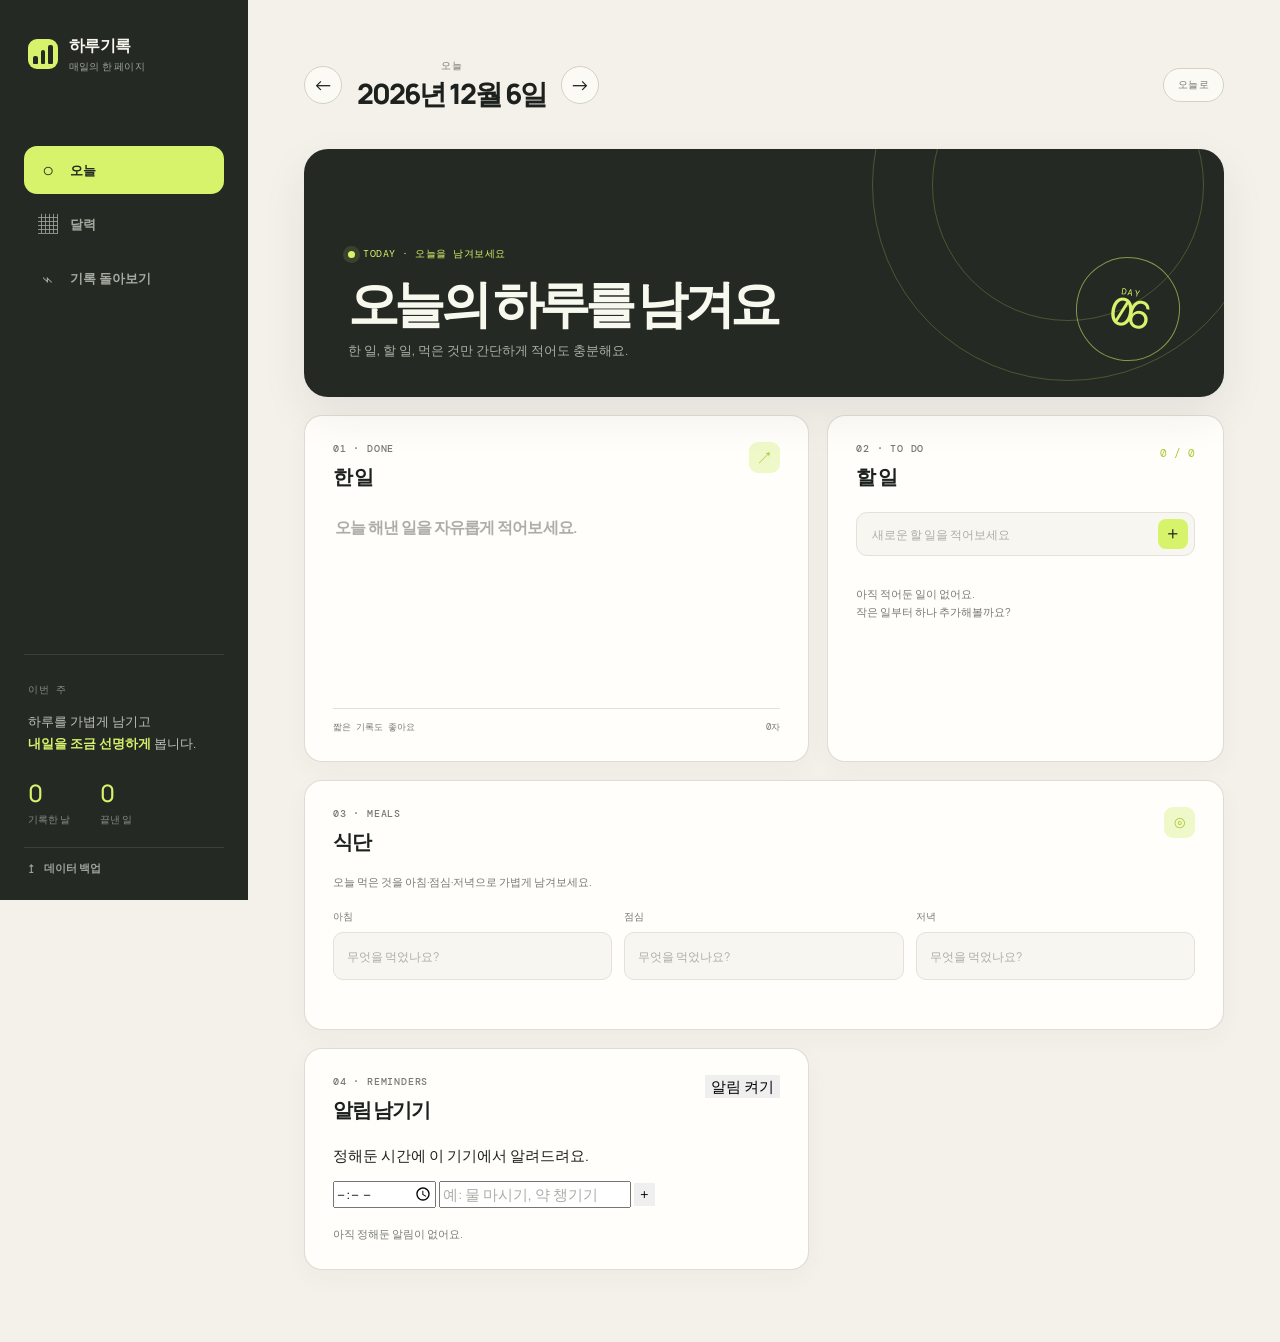
==== commit 33c3ac49: "Add reminders to daily planner (index.html)" ====
--- a/index.html
+++ b/index.html
@@ -145,6 +145,26 @@
                   <label class="meal-row" for="dinnerInput"><span>저녁</span><input id="dinnerInput" data-field="meal-dinner" type="text" maxlength="120" placeholder="무엇을 먹었나요?" /></label>
                 </div>
               </section>
+
+              <section class="planner-card reminders-card">
+                <div class="card-heading">
+                  <div>
+                    <p class="eyebrow">04 · REMINDERS</p>
+                    <h2>알림 남기기</h2>
+                  </div>
+                  <button id="notificationPermissionButton" class="permission-button" type="button" data-action="request-notifications">알림 켜기</button>
+                </div>
+                <p id="notificationStatus" class="reminder-intro">정해둔 시간에 이 기기에서 알려드려요.</p>
+                <form id="reminderForm" class="reminder-form">
+                  <label class="sr-only" for="reminderTime">알림 시간</label>
+                  <input id="reminderTime" type="time" aria-label="알림 시간" />
+                  <label class="sr-only" for="reminderText">알림 내용</label>
+                  <input id="reminderText" type="text" maxlength="80" placeholder="예: 물 마시기, 약 챙기기" />
+                  <button type="submit" aria-label="알림 추가">+</button>
+                </form>
+                <ul id="reminderList" class="reminder-list" aria-live="polite"></ul>
+                <p id="reminderEmpty" class="empty-state">아직 정해둔 알림이 없어요.</p>
+              </section>
             </div>
           </section>
 
@@ -176,7 +196,7 @@
                 <button type="button" class="text-button" data-action="open-selected-day">이 날 기록 열기 <span>→</span></button>
                 <div class="selected-day-rule"></div>
                 <div class="selected-day-stat"><span>완료한 일</span><strong id="selectedDayDone">0</strong></div>
-                <div class="selected-day-stat"><span>에너지</span><strong id="selectedDayEnergy">—</strong></div>
+                <div class="selected-day-stat"><span>알림</span><strong id="selectedDayReminders">0</strong></div>
               </section>
             </div>
           </section>
--- a/styles.css
+++ b/styles.css
@@ -488,13 +488,13 @@
   box-shadow: 0 8px 26px rgba(40, 43, 34, 0.035);
 }
 
-.focus-card,
+.done-card,
 .tasks-card {
   min-height: 286px;
 }
 
-.note-card,
-.energy-card {
+.meals-card {
+  grid-column: 1 / -1;
   min-height: 250px;
 }
 
@@ -532,6 +532,7 @@
 }
 
 .focus-input,
+.done-input,
 .note-card textarea {
   display: block;
   width: 100%;
@@ -545,14 +546,17 @@
   line-height: 1.7;
 }
 
-.focus-input {
+.focus-input,
+.done-input {
   min-height: 142px;
 }
 
 .card-hint,
 .note-footer,
+.done-footer,
 .energy-question,
 .energy-feedback,
+.meal-intro,
 .rhythm-caption {
   color: var(--muted);
   font-size: 11px;
@@ -707,7 +711,12 @@
   font-weight: 500;
 }
 
-.note-footer {
+.done-input {
+  min-height: 187px;
+  font-size: 16px;
+}
+
+.done-footer {
   display: flex;
   justify-content: space-between;
   margin-top: 2px;
@@ -715,6 +724,54 @@
   border-top: 1px solid var(--line);
   font-family: var(--font-mono);
   font-size: 9px;
+}
+
+.note-footer {
+  display: flex;
+  justify-content: space-between;
+  margin-top: 2px;
+  padding-top: 12px;
+  border-top: 1px solid var(--line);
+  font-family: var(--font-mono);
+  font-size: 9px;
+}
+
+.meal-intro {
+  margin: -3px 0 20px;
+}
+
+.meal-list {
+  display: grid;
+  grid-template-columns: repeat(3, minmax(0, 1fr));
+  gap: 12px;
+}
+
+.meal-row {
+  display: grid;
+  gap: 8px;
+  min-width: 0;
+}
+
+.meal-row > span {
+  color: var(--muted);
+  font-family: var(--font-mono);
+  font-size: 10px;
+}
+
+.meal-row input {
+  width: 100%;
+  min-height: 48px;
+  padding: 0 13px;
+  border: 1px solid var(--line);
+  border-radius: 10px;
+  outline: 0;
+  background: var(--card-soft);
+  font-size: 12px;
+}
+
+.meal-row input:focus {
+  border-color: var(--accent-deep);
+  box-shadow: 0 0 0 3px rgba(169, 203, 54, 0.12);
 }
 
 .energy-question {
@@ -1431,19 +1488,22 @@
     padding: 24px 22px;
   }
 
-  .focus-card,
+  .done-card,
   .tasks-card,
-  .note-card,
-  .energy-card {
+  .meals-card {
     min-height: auto;
   }
 
-  .focus-input {
+  .meals-card {
+    grid-column: auto;
+  }
+
+  .done-input {
     min-height: 124px;
   }
 
-  .note-card textarea {
-    min-height: 132px;
+  .meal-list {
+    grid-template-columns: 1fr;
   }
 
   .calendar-toolbar {
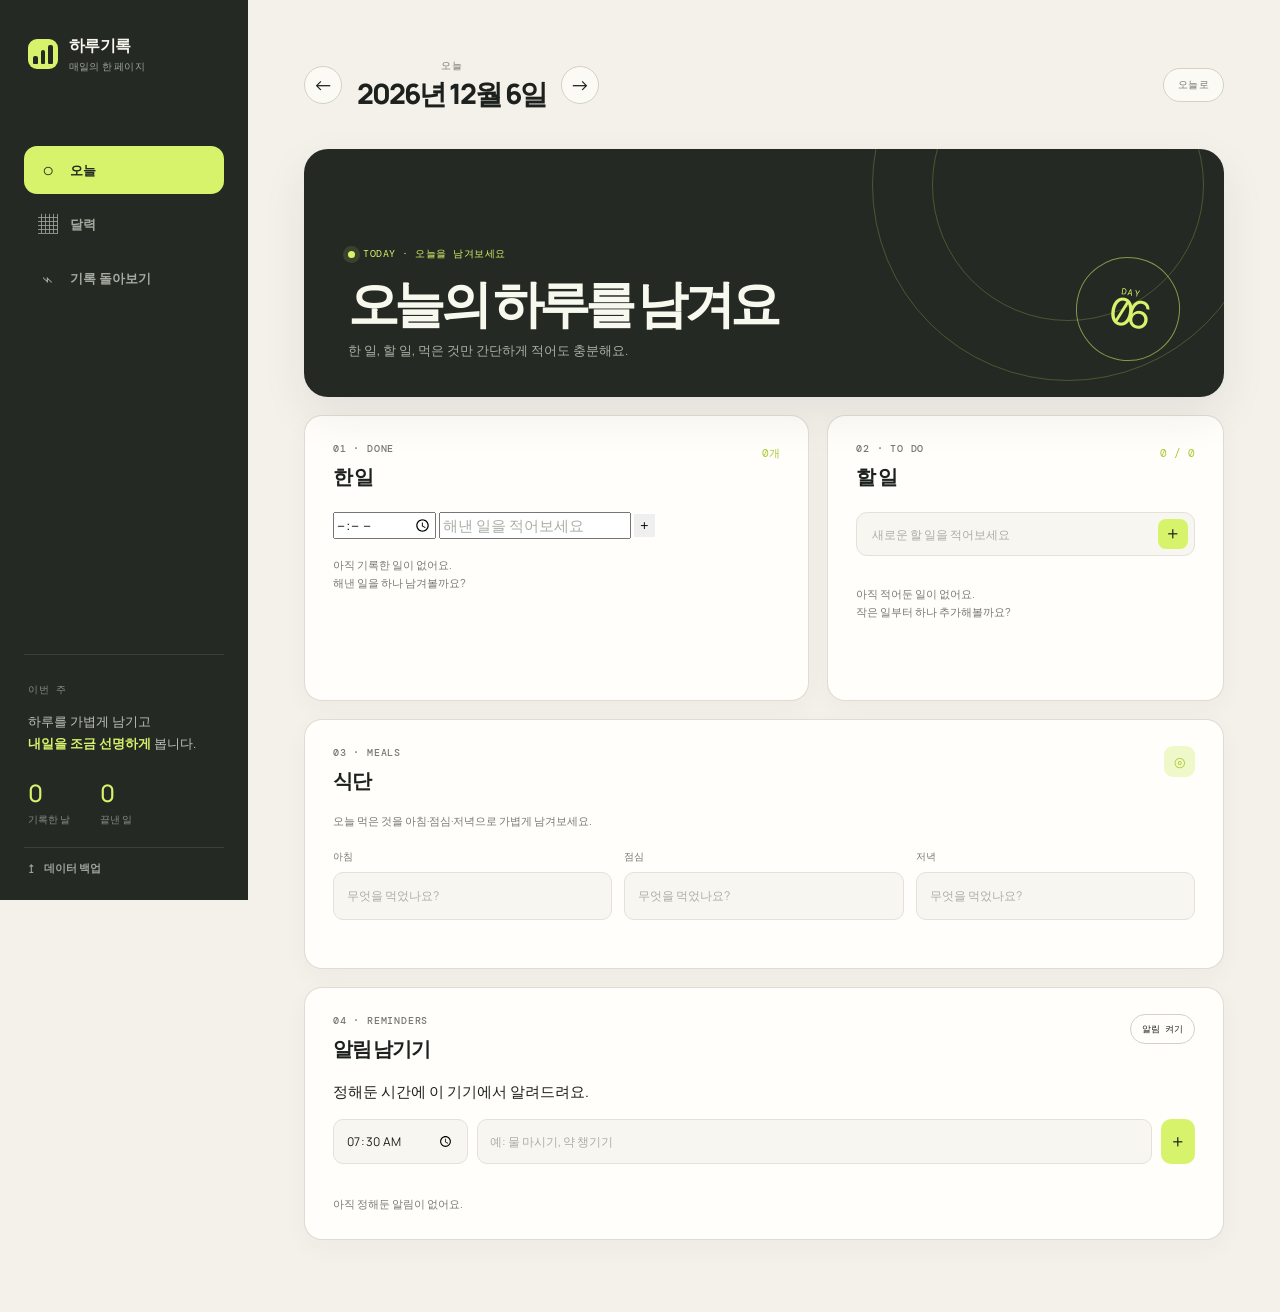
==== commit de642248: "Turn completed work into timed entries (index.html)" ====
--- a/index.html
+++ b/index.html
@@ -4,7 +4,7 @@
     <meta charset="UTF-8" />
     <meta name="viewport" content="width=device-width, initial-scale=1, viewport-fit=cover" />
     <meta name="theme-color" content="#f4f1eb" />
-    <meta name="description" content="매일의 초점과 할 일, 메모를 한 페이지에 기록하는 나만의 플래너" />
+    <meta name="description" content="매일의 한 일, 할 일, 식단과 알림을 한 페이지에 기록하는 나만의 플래너" />
     <meta name="apple-mobile-web-app-capable" content="yes" />
     <meta name="apple-mobile-web-app-status-bar-style" content="default" />
     <meta name="apple-mobile-web-app-title" content="하루기록" />
@@ -106,11 +106,17 @@
                     <p class="eyebrow">01 · DONE</p>
                     <h2>한 일</h2>
                   </div>
-                  <span class="card-symbol" aria-hidden="true">↗</span>
-                </div>
-                <label class="sr-only" for="doneInput">오늘 한 일</label>
-                <textarea id="doneInput" class="done-input" data-field="done" rows="7" placeholder="오늘 해낸 일을 자유롭게 적어보세요."></textarea>
-                <div class="done-footer"><span>짧은 기록도 좋아요</span><span id="doneCount">0자</span></div>
+                  <span id="doneCount" class="progress-label">0개</span>
+                </div>
+                <form id="doneForm" class="done-form">
+                  <label class="sr-only" for="doneTime">한 일 시간</label>
+                  <input id="doneTime" type="time" aria-label="한 일 시간" />
+                  <label class="sr-only" for="doneText">한 일 내용</label>
+                  <input id="doneText" type="text" maxlength="120" placeholder="해낸 일을 적어보세요" />
+                  <button type="submit" aria-label="한 일 추가">+</button>
+                </form>
+                <ul id="doneList" class="done-list" aria-live="polite"></ul>
+                <p id="doneEmpty" class="empty-state">아직 기록한 일이 없어요.<br />해낸 일을 하나 남겨볼까요?</p>
               </section>
 
               <section class="planner-card tasks-card">
@@ -272,6 +278,6 @@
       <div class="noscript-message">하루기록을 사용하려면 브라우저에서 JavaScript를 켜주세요.</div>
     </noscript>
 
-    <script src="./app.js" defer></script>
+    <script src="./app.js?v=4" defer></script>
   </body>
 </html>
--- a/styles.css
+++ b/styles.css
@@ -498,6 +498,11 @@
   min-height: 250px;
 }
 
+.reminders-card {
+  grid-column: 1 / -1;
+  min-height: 250px;
+}
+
 .card-heading {
   display: flex;
   align-items: flex-start;
@@ -772,6 +777,151 @@
 .meal-row input:focus {
   border-color: var(--accent-deep);
   box-shadow: 0 0 0 3px rgba(169, 203, 54, 0.12);
+}
+
+.permission-button {
+  min-height: 30px;
+  padding: 0 11px;
+  color: var(--ink);
+  border: 1px solid var(--line-strong);
+  border-radius: 99px;
+  background: transparent;
+  font-family: var(--font-mono);
+  font-size: 9px;
+  white-space: nowrap;
+}
+
+.permission-button:hover:not(:disabled) {
+  border-color: var(--accent-deep);
+  background: var(--accent-wash);
+}
+
+.permission-button.is-granted {
+  color: var(--navy);
+  border-color: var(--accent);
+  background: var(--accent);
+}
+
+.permission-button:disabled {
+  cursor: default;
+  opacity: 0.75;
+}
+
+.reminder-intro {
+  min-height: 17px;
+  margin: -3px 0 17px;
+}
+
+.reminder-form {
+  display: grid;
+  grid-template-columns: 135px minmax(0, 1fr) 34px;
+  gap: 9px;
+}
+
+.reminder-form input {
+  width: 100%;
+  min-height: 45px;
+  padding: 0 12px;
+  border: 1px solid var(--line);
+  border-radius: 10px;
+  outline: 0;
+  background: var(--card-soft);
+  font-size: 12px;
+}
+
+.reminder-form input:focus {
+  border-color: var(--accent-deep);
+  box-shadow: 0 0 0 3px rgba(169, 203, 54, 0.12);
+}
+
+.reminder-form button {
+  display: grid;
+  min-height: 45px;
+  place-items: center;
+  color: var(--navy);
+  border-radius: 10px;
+  background: var(--accent);
+  font-size: 20px;
+}
+
+.reminder-form button:hover {
+  background: #c5e458;
+}
+
+.reminder-list {
+  display: grid;
+  grid-template-columns: repeat(2, minmax(0, 1fr));
+  gap: 8px 12px;
+  margin: 14px 0 0;
+  padding: 0;
+  list-style: none;
+}
+
+.reminder-item {
+  display: flex;
+  align-items: center;
+  gap: 9px;
+  min-width: 0;
+  min-height: 39px;
+  padding: 5px 8px;
+  border: 1px solid var(--line);
+  border-radius: 10px;
+  background: var(--card-soft);
+}
+
+.reminder-item.is-disabled {
+  opacity: 0.48;
+}
+
+.reminder-toggle {
+  display: grid;
+  width: 20px;
+  height: 20px;
+  flex: 0 0 auto;
+  place-items: center;
+  color: var(--navy);
+  border: 1px solid var(--line-strong);
+  border-radius: 6px;
+  background: transparent;
+  font-size: 12px;
+}
+
+.reminder-toggle.is-enabled {
+  border-color: var(--accent);
+  background: var(--accent);
+}
+
+.reminder-time {
+  flex: 0 0 auto;
+  color: var(--ink);
+  font-family: var(--font-mono);
+  font-size: 11px;
+}
+
+.reminder-text {
+  min-width: 0;
+  flex: 1;
+  overflow: hidden;
+  color: #555a50;
+  font-size: 11px;
+  text-overflow: ellipsis;
+  white-space: nowrap;
+}
+
+.reminder-delete {
+  display: grid;
+  width: 23px;
+  height: 23px;
+  flex: 0 0 auto;
+  place-items: center;
+  color: #b6b9b0;
+  border-radius: 50%;
+  background: transparent;
+  font-size: 16px;
+}
+
+.reminder-delete:hover {
+  color: var(--coral);
 }
 
 .energy-question {
@@ -1490,7 +1640,8 @@
 
   .done-card,
   .tasks-card,
-  .meals-card {
+  .meals-card,
+  .reminders-card {
     min-height: auto;
   }
 
@@ -1498,11 +1649,23 @@
     grid-column: auto;
   }
 
+  .reminders-card {
+    grid-column: auto;
+  }
+
   .done-input {
     min-height: 124px;
   }
 
   .meal-list {
+    grid-template-columns: 1fr;
+  }
+
+  .reminder-form {
+    grid-template-columns: 115px minmax(0, 1fr) 34px;
+  }
+
+  .reminder-list {
     grid-template-columns: 1fr;
   }
 
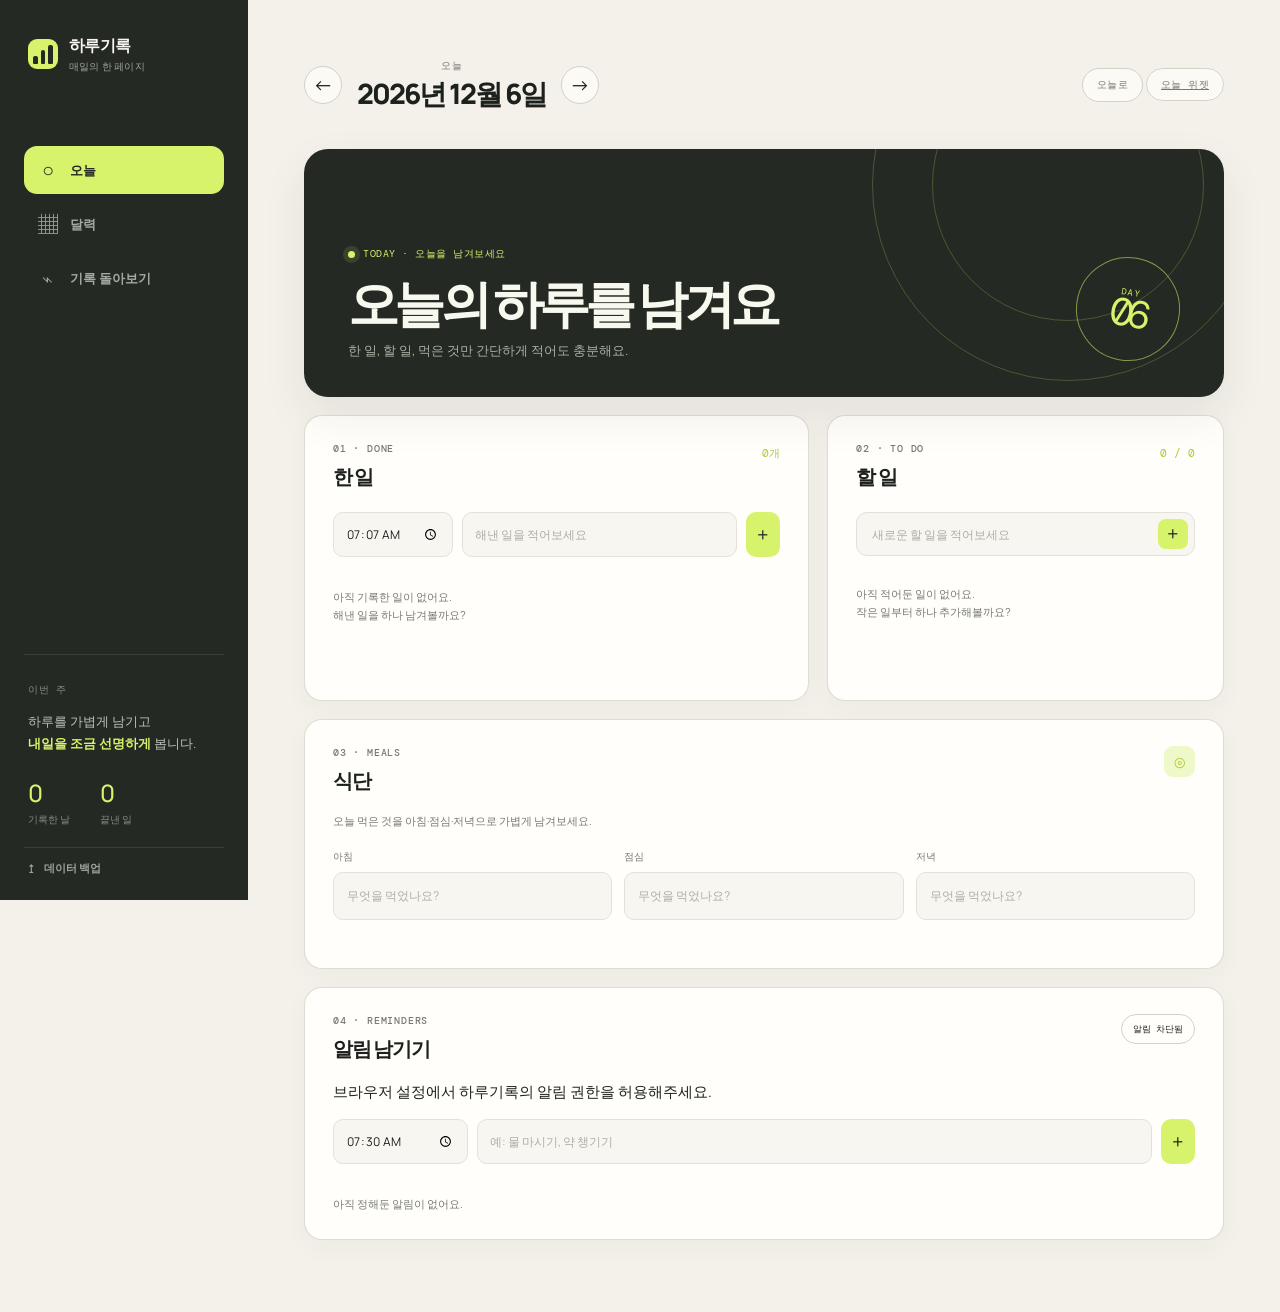
==== commit eaed3e70: "Add iPhone widget view (index.html)" ====
--- a/index.html
+++ b/index.html
@@ -84,7 +84,10 @@
                 </div>
                 <button class="icon-button" type="button" data-date-action="next" aria-label="다음 날">→</button>
               </div>
-              <button class="today-button" type="button" data-date-action="today">오늘로</button>
+              <div class="today-actions">
+                <button class="today-button" type="button" data-date-action="today">오늘로</button>
+                <a class="today-button widget-button" href="./widget.html">오늘 위젯</a>
+              </div>
             </div>
 
             <div class="today-hero">
@@ -278,6 +281,6 @@
       <div class="noscript-message">하루기록을 사용하려면 브라우저에서 JavaScript를 켜주세요.</div>
     </noscript>
 
-    <script src="./app.js?v=4" defer></script>
+    <script src="./app.js?v=5" defer></script>
   </body>
 </html>
--- a/styles.css
+++ b/styles.css
@@ -536,8 +536,112 @@
   font-size: 11px;
 }
 
+.done-form {
+  display: grid;
+  grid-template-columns: 120px minmax(0, 1fr) 34px;
+  gap: 9px;
+}
+
+.done-form input {
+  width: 100%;
+  min-height: 45px;
+  padding: 0 12px;
+  border: 1px solid var(--line);
+  border-radius: 10px;
+  outline: 0;
+  background: var(--card-soft);
+  font-size: 12px;
+}
+
+.done-form input:focus {
+  border-color: var(--accent-deep);
+  box-shadow: 0 0 0 3px rgba(169, 203, 54, 0.12);
+}
+
+.done-form button {
+  display: grid;
+  min-height: 45px;
+  place-items: center;
+  color: var(--navy);
+  border-radius: 10px;
+  background: var(--accent);
+  font-size: 20px;
+}
+
+.done-form button:hover {
+  background: #c5e458;
+}
+
+.done-list {
+  display: grid;
+  gap: 8px;
+  max-height: 164px;
+  margin: 14px 0 0;
+  padding: 0;
+  overflow-y: auto;
+  list-style: none;
+}
+
+.done-item {
+  display: grid;
+  grid-template-columns: 20px 42px minmax(0, 1fr) 23px;
+  align-items: center;
+  gap: 9px;
+  min-width: 0;
+  min-height: 39px;
+  padding: 5px 8px;
+  border: 1px solid var(--line);
+  border-radius: 10px;
+  background: var(--card-soft);
+}
+
+.done-check {
+  display: grid;
+  width: 20px;
+  height: 20px;
+  place-items: center;
+  color: var(--navy);
+  border-radius: 6px;
+  background: var(--accent);
+  font-size: 12px;
+}
+
+.done-time {
+  color: var(--ink);
+  font-family: var(--font-mono);
+  font-size: 11px;
+}
+
+.done-time.is-empty {
+  color: var(--muted);
+  font-size: 9px;
+}
+
+.done-text {
+  min-width: 0;
+  overflow: hidden;
+  color: #555a50;
+  font-size: 11px;
+  text-overflow: ellipsis;
+  white-space: nowrap;
+}
+
+.done-delete {
+  display: grid;
+  width: 23px;
+  height: 23px;
+  place-items: center;
+  color: #b6b9b0;
+  border-radius: 50%;
+  background: transparent;
+  font-size: 16px;
+}
+
+.done-delete:hover {
+  color: var(--coral);
+}
+
 .focus-input,
-.done-input,
 .note-card textarea {
   display: block;
   width: 100%;
@@ -551,14 +655,12 @@
   line-height: 1.7;
 }
 
-.focus-input,
-.done-input {
+.focus-input {
   min-height: 142px;
 }
 
 .card-hint,
 .note-footer,
-.done-footer,
 .energy-question,
 .energy-feedback,
 .meal-intro,
@@ -714,21 +816,6 @@
   min-height: 151px;
   font-size: 14px;
   font-weight: 500;
-}
-
-.done-input {
-  min-height: 187px;
-  font-size: 16px;
-}
-
-.done-footer {
-  display: flex;
-  justify-content: space-between;
-  margin-top: 2px;
-  padding-top: 12px;
-  border-top: 1px solid var(--line);
-  font-family: var(--font-mono);
-  font-size: 9px;
 }
 
 .note-footer {
@@ -1653,8 +1740,12 @@
     grid-column: auto;
   }
 
-  .done-input {
-    min-height: 124px;
+  .done-form {
+    grid-template-columns: 100px minmax(0, 1fr) 34px;
+  }
+
+  .done-item {
+    grid-template-columns: 20px 42px minmax(0, 1fr) 23px;
   }
 
   .meal-list {
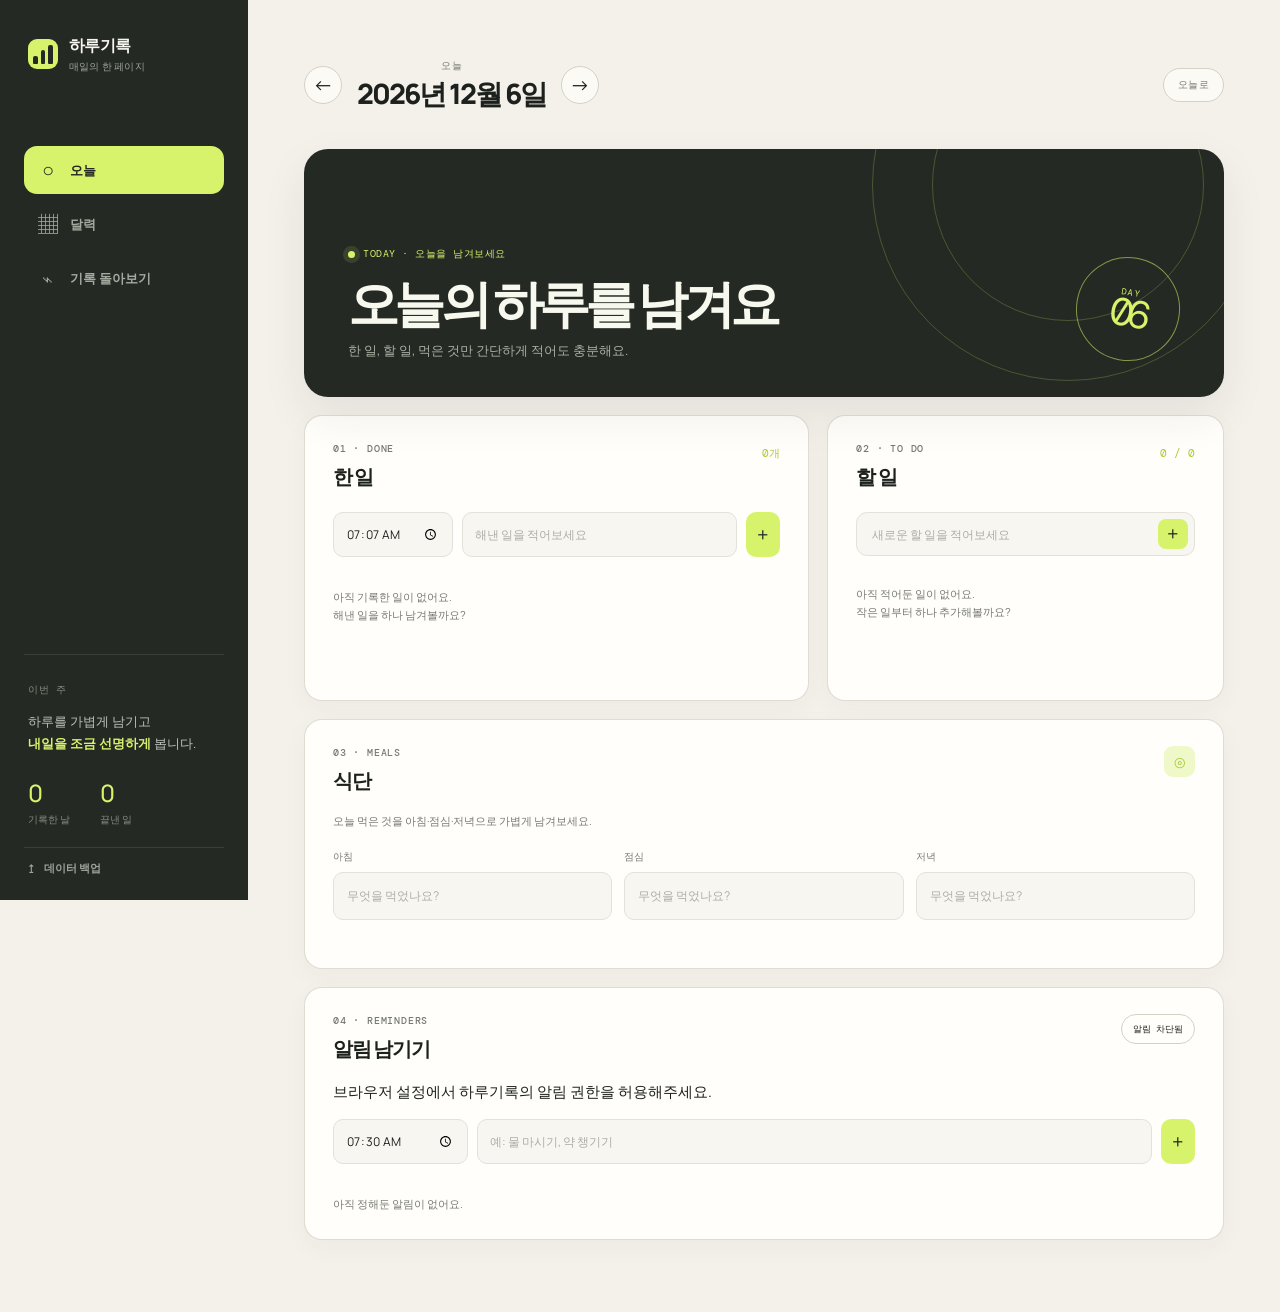
==== commit e8ccbf6d: "Remove duplicate web widget feature" ====
--- a/index.html
+++ b/index.html
@@ -84,10 +84,7 @@
                 </div>
                 <button class="icon-button" type="button" data-date-action="next" aria-label="다음 날">→</button>
               </div>
-              <div class="today-actions">
-                <button class="today-button" type="button" data-date-action="today">오늘로</button>
-                <a class="today-button widget-button" href="./widget.html">오늘 위젯</a>
-              </div>
+              <button class="today-button" type="button" data-date-action="today">오늘로</button>
             </div>
 
             <div class="today-hero">
@@ -284,3 +281,4 @@
     <script src="./app.js?v=5" defer></script>
   </body>
 </html>
+
--- a/styles.css
+++ b/styles.css
@@ -360,6 +360,23 @@
   letter-spacing: 0.04em;
 }
 
+.today-actions {
+  display: flex;
+  align-items: center;
+  gap: 8px;
+}
+
+.widget-button {
+  color: var(--ink);
+  background: var(--accent-wash);
+  text-decoration: none;
+}
+
+.widget-button:hover {
+  border-color: var(--accent-deep);
+  background: var(--accent);
+}
+
 .today-button:hover {
   color: var(--ink);
   border-color: var(--ink);
